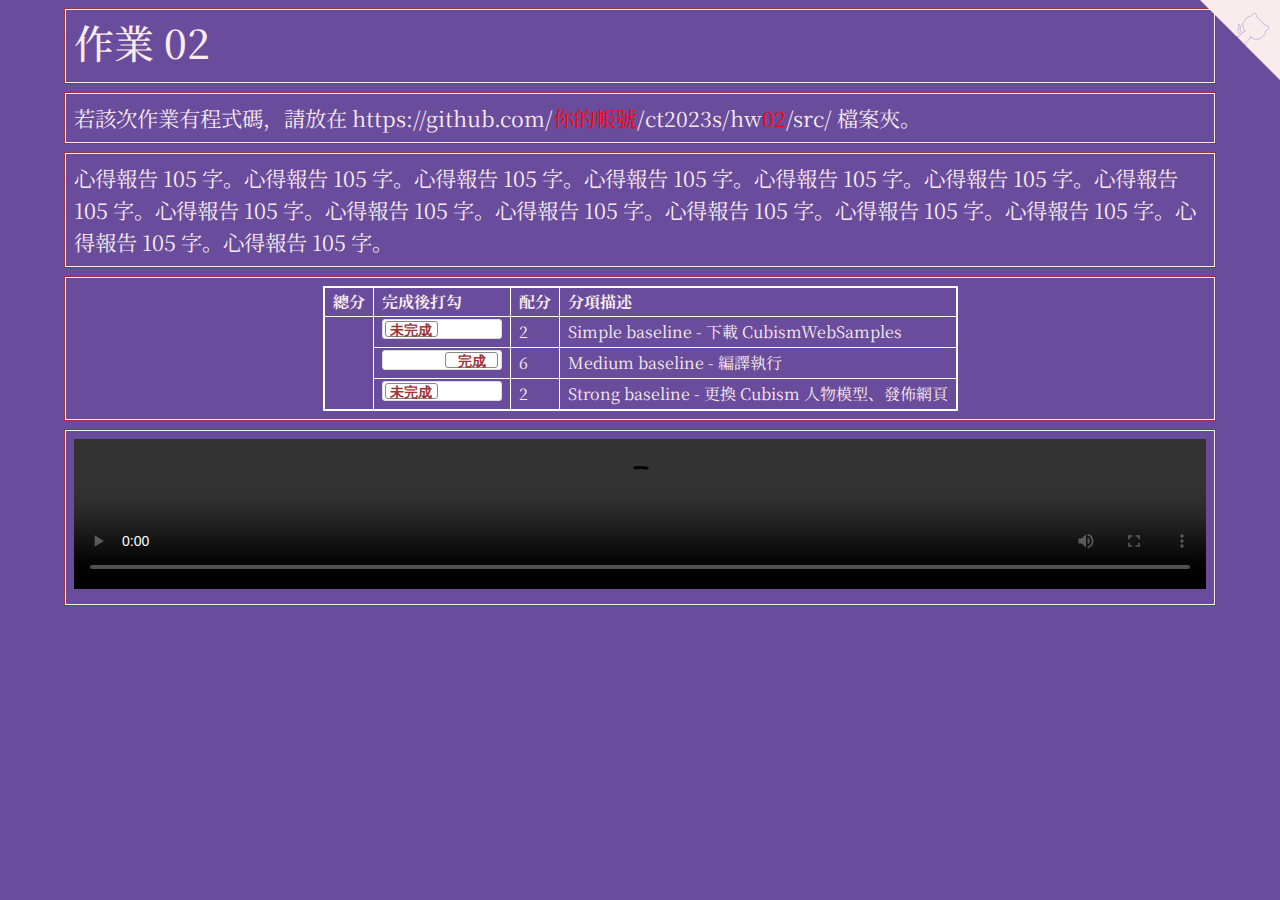
==== hw02/index.html @ a59c1d4a "hw" ====
<!doctype html>
<html lang="zh-Hant-TW">
<head>
<!-- Required meta tags -->
<meta charset="utf-8">
<meta name="viewport" content="width=device-width, initial-scale=1">

<!-- D3, jquery -->
<script src="https://d3js.org/d3.v3.min.js" charset="utf-8"></script>
<script src="https://code.jquery.com/jquery-3.6.0.min.js" charset="utf-8"></script>

<!-- Bootstrap CSS -->
<link href="https://cdn.jsdelivr.net/npm/bootstrap@5.1.1/dist/css/bootstrap.min.css" rel="stylesheet">
<script src="https://cdn.jsdelivr.net/npm/bootstrap@5.1.1/dist/js/bootstrap.bundle.min.js"></script>

<title>作品集 Portfolio</title>
<style type="text/css">
  @import url('https://fonts.googleapis.com/css2?family=Noto+Serif+JP:wght@200&display=swap');

  table {
  border-collapse: collapse;
  border: 2px solid white; /* rgba(217,140,144,1) */
  font-size:  12pt;
  margin-left: auto;
  margin-right: auto;
  }

  td,
  th {
  border: 1px solid white;
  padding: 2px 8px;
  }

  .flipswitch
  {
      position: relative;
      background: white;
      width: 120px;
      height: 20px;
      -webkit-appearance: initial;
      border-radius: 3px;
      -webkit-tap-highlight-color: rgba(0, 0, 0, 0);
      outline:none;
      font-size: 14px;
      font-family: Trebuchet, Arial, sans-serif;
      font-weight: bold;
      cursor:pointer;
      border:1px solid #ddd;
  }
  .flipswitch:after
  {
      position:absolute;
      top:5%;
      display:block; 
      line-height:16px;
      width:45%;
      height:90%;
      background:#fff;
      box-sizing:border-box;
      text-align:center;
      transition: all 0.3s ease-in 0s; 
      color:rgba(159,53,58,1);
      border:#888 1px solid;
      border-radius:3px;
  }
  .flipswitch:after
  {
      left:2%;
      content: "未完成";
  }
  .flipswitch:checked:after
  {
      left:53%;
      content: "完成";
  }

  body {
    background-color: rgb(106, 76, 156); /* #6A4C9C */
    color: rgb(106, 76, 156);
    font-family: 'Noto Serif JP', serif;
  }

  .container-fluid {
    width:  90%;
  }

  .hw12 {
    border: 1px solid rgb(159, 53, 58);
    margin-top: 8px;
    margin-bottom: 8px;
  }

  .twenty {
    border: 1px solid #f9eced;
    color: #f9eced;
    padding: 8px;
    font-size: 16pt;
  }

  .twenty:hover {
      box-shadow: 0 0 5px 3px #f9eced;
      color: cyan; 
      text-shadow: 0 0 6px #FFFFFF, 0 0 6px #000000;
  }

  .github-corner:hover 
  .octo-arm {
    animation: octocat-wave 560ms ease-in-out
  }
  @keyframes octocat-wave {
    0%,100% {
      transform:rotate(0)
    }
    20%,60% {
      transform:rotate(-25deg)
    }
    40%,80% {
      transform:rotate(10deg)
    }
  }
  @media (max-width:500px) {
    .github-corner:hover 
    .octo-arm {
      animation:none
    }

    .github-corner 
    .octo-arm {
      animation: octocat-wave 560ms ease-in-out
    }
  }

  /* 波浪 */
  a {
    color:yellow;
    text-decoration: none; 
    background: url("data:image/svg+xml,%3Csvg xmlns='http://www.w3.org/2000/svg' viewBox='0 0 20 4'%3E%3Cpath fill='none' stroke='%23fff' d='M0 3.5c5 0 5-3 10-3s5 3 10 3 5-3 10-3 5 3 10 3'/%3E%3C/svg%3E") repeat-x 0 100%; 
    background-size:20px auto; 
    animation: waveMove 1s infinite linear;
  }

  a:hover {
    color:#f30;
    text-decoration: none;
    background: none;
    animation: none;
    text-decoration: underline;
    padding:2px 0;
  }
  @keyframes waveMove {
    from { background-position:0 100%; }
    to { background-position:20px 100%; }
  }
  /* 波浪 */
</style>
</head>
<body>
<!-- https://alexlenail.me/NN-SVG/about.html -->
<a href="https://github.com/你的帳號/ct2023s/" class="github-corner" aria-label="View source on Github">
  <svg width="80" height="80" viewBox="0 0 250 250" style="fill:#f9eced; color:#fff; position: absolute; top: 0; border: 0; right: 0;" aria-hidden="true">
    <path d="M0,0 L115,115 L130,115 L142,142 L250,250 L250,0 Z"></path>
    <path d="M128.3,109.0 C113.8,99.7 119.0,89.6 119.0,89.6 C122.0,82.7 120.5,78.6 120.5,78.6 C119.2,72.0 123.4,76.3 123.4,76.3 C127.3,80.9 125.5,87.3 125.5,87.3 C122.9,97.6 130.6,101.9 134.4,103.2" fill="#f9eced" stroke="#6A4C9C" style="transform-origin: 130px 106px;" class="octo-arm"></path>
    <path d="M115.0,115.0 C114.9,115.1 118.7,116.5 119.8,115.4 L133.7,101.6 C136.9,99.2 139.9,98.4 142.2,98.6 C133.8,88.0 127.5,74.4 143.8,58.0 C148.5,53.4 154.0,51.2 159.7,51.0 C160.3,49.4 163.2,43.6 171.4,40.1 C171.4,40.1 176.1,42.5 178.8,56.2 C183.1,58.6 187.2,61.8 190.9,65.4 C194.5,69.0 197.7,73.2 200.1,77.6 C213.8,80.2 216.3,84.9 216.3,84.9 C212.7,93.1 206.9,96.0 205.4,96.6 C205.1,102.4 203.0,107.8 198.3,112.5 C181.9,128.9 168.3,122.5 157.7,114.1 C157.9,116.9 156.7,120.9 152.7,124.9 L141.0,136.5 C139.8,137.7 141.6,141.9 141.8,141.8 Z" fill="#f9eced" stroke="#6A4C9C" class="octo-body"></path>
  </svg>
</a>

<div class="container-fluid">

  <!-- ------------------------------------------------>
  <div class="row hw12">
    <div class="col-md-12 twenty">
      <h1>作業 02</h1>
    </div>
  </div>

  <!-- ------------------------------------------------>
  <div class="row hw12">
    <div class="col-md-12 twenty">
      若該次作業有程式碼，請放在 https://github.com/<span style="color:red;">你的帳號</span>/ct2023s/hw<span style="color:red;">02</span>/src/ 檔案夾。
    </div>
  </div>

  <!-- ------------------------------------------------>
  <div class="row hw12">
    <div class="col-md-12 twenty">
      心得報告 105 字。心得報告 105 字。心得報告 105 字。心得報告 105 字。心得報告 105 字。心得報告 105 字。心得報告 105 字。心得報告 105 字。心得報告 105 字。心得報告 105 字。心得報告 105 字。心得報告 105 字。心得報告 105 字。心得報告 105 字。心得報告 105 字。
    </div>
  </div>

  <!-- ------------------------------------------------>
  <div class="row hw12">
    <div class="col-md-12 twenty">
      <table>
        <tr>
          <th>總分</th>
          <th>完成後打勾</th>
          <th>配分</th>
          <th>分項描述</th>
        </tr>
        <tr>
          <td rowspan="7" id="myTotal"></td>
          <td><input type="checkbox" class="flipswitch" id="myCheckbox1"></td>
          <td id='m1'>2</td>
          <td>Simple baseline - 下載 CubismWebSamples</td>
        </tr>
        <tr>
          <td><input type="checkbox" class="flipswitch" id="myCheckbox2" checked></td>
          <td id='m2'>6</td>
          <td>Medium baseline - 編譯執行 </td>
        </tr>
        <tr>
          <td><input type="checkbox" class="flipswitch" id="myCheckbox3"></td>
          <td id='m3'>2</td>
          <td>Strong baseline - 更換 Cubism 人物模型、發佈網頁 </td>
        </tr>
      </table>
    </div>
  </div>

  <!-- ------------------------------------------------>
  <div class="row hw12">
    <div class="col-md-12 twenty">
      <video id="video1" style="width:100%;max-width:100%;" controls="">
        <source src="https://www.w3schools.com/html/mov_bbb.mp4" type="video/mp4">
      </video>
    </div>
  </div>

  <!-- ------------------------------------------------>

  <!-- ------------------------------------------------>


<script>
  $(function() {
    var f = function() {
      $(this).next().text($(this).is(':checked') ? '做完' : '未做完');
    };
    $('input').change(f).trigger('change');
  });

  d3.select("#myCheckbox1").on("change",update);
  d3.select("#myCheckbox2").on("change",update);
  d3.select("#myCheckbox3").on("change",update);
  d3.select("#myCheckbox4").on("change",update);
  d3.select("#myCheckbox5").on("change",update);
  d3.select("#myCheckbox6").on("change",update);
  d3.select("#myCheckbox7").on("change",update);

  update();
  
  function update(){

    var score = 0;

    if (d3.select("#myCheckbox1").property("checked")){
      score += parseInt(d3.select('#m1').html());
    }

    if (d3.select("#myCheckbox2").property("checked")){
      score += parseInt(d3.select('#m2').html());   
    }

    if (d3.select("#myCheckbox3").property("checked")){
      score += parseInt(d3.select('#m3').html());   
    }

    d3.select("#myTotal").html(score);    
  }
</script>

</body>
</html>
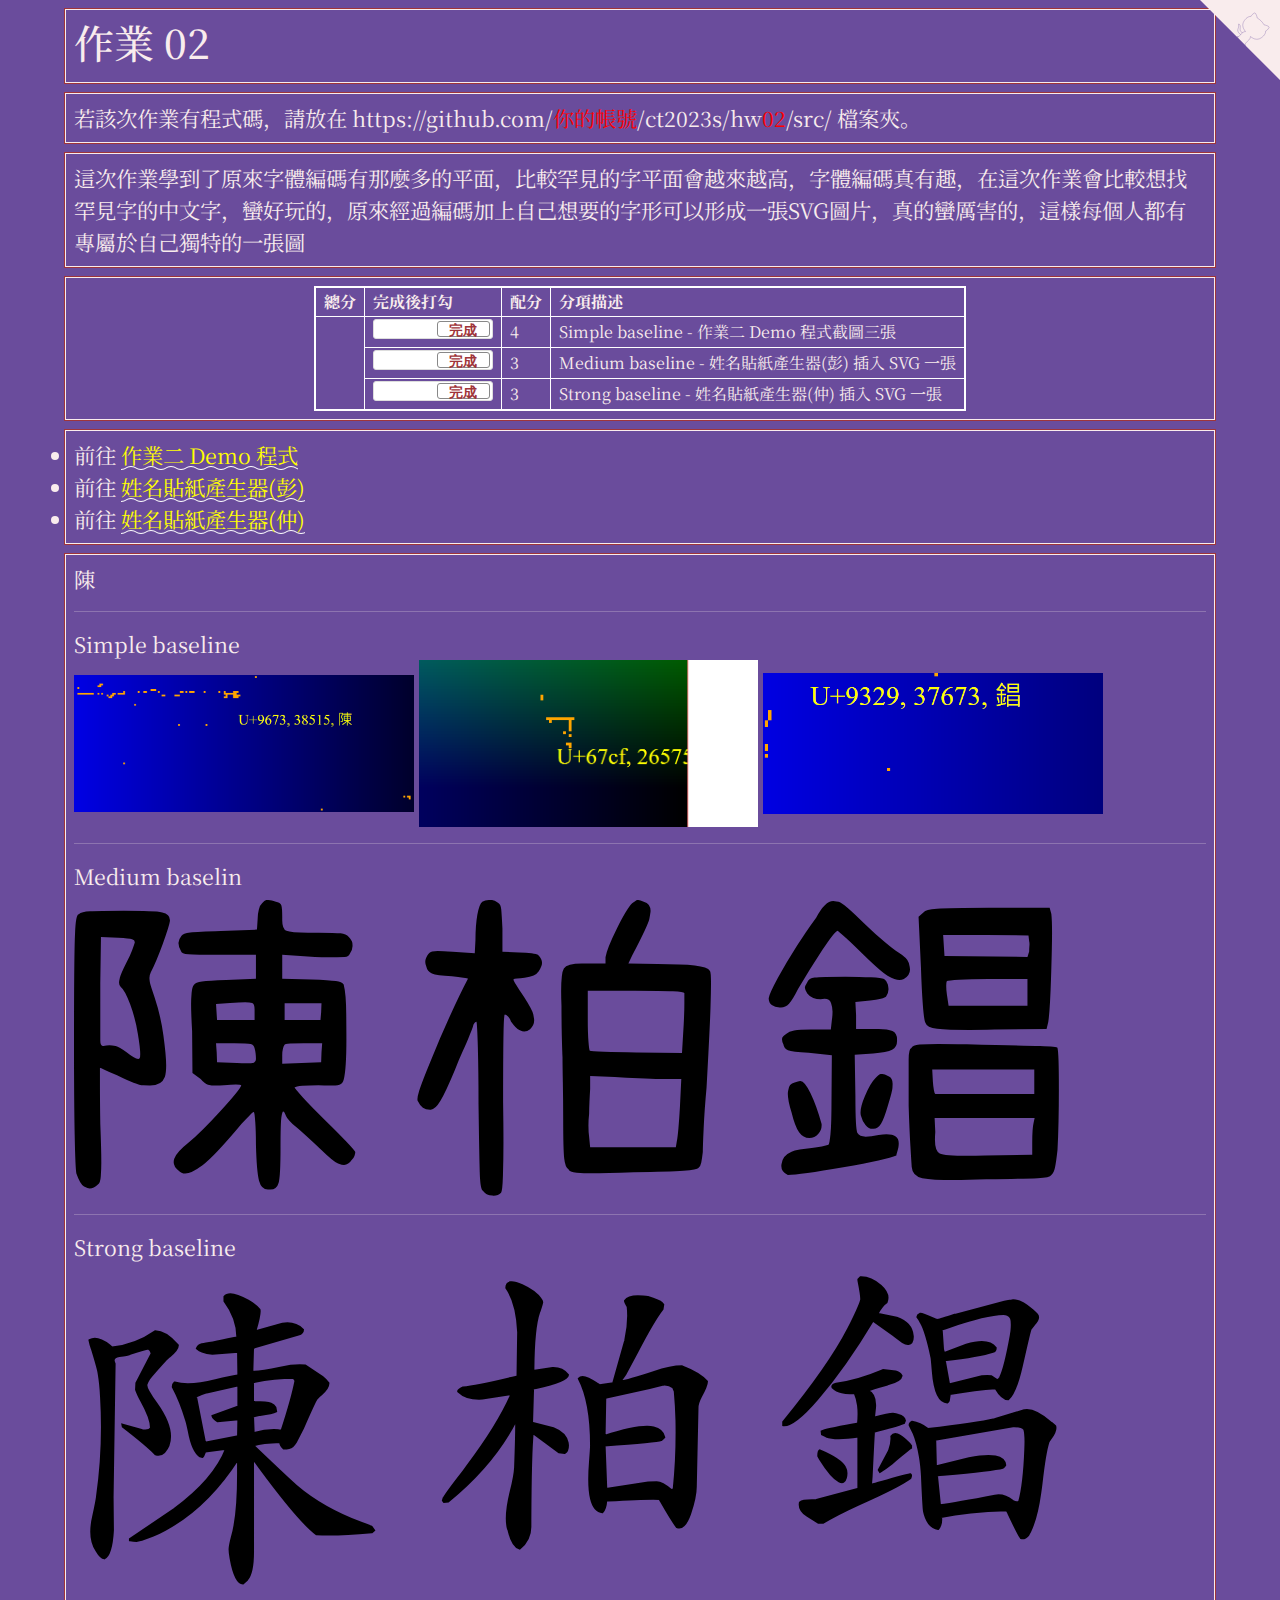
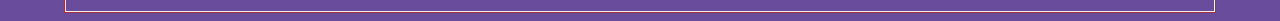
==== commit fd69e839: "Add files via upload" ====
--- a/hw02/index.html
+++ b/hw02/index.html
@@ -1,3 +1,4 @@
+
 <!doctype html>
 <html lang="zh-Hant-TW">
 <head>
@@ -14,6 +15,8 @@
 <script src="https://cdn.jsdelivr.net/npm/bootstrap@5.1.1/dist/js/bootstrap.bundle.min.js"></script>
 
 <title>作品集 Portfolio</title>
+<!-- https://alexlenail.me/NN-SVG/about.html -->
+<link rel="icon" href="../hw00/favicon.svg"/>
 <style type="text/css">
   @import url('https://fonts.googleapis.com/css2?family=Noto+Serif+JP:wght@200&display=swap');
 
@@ -183,8 +186,7 @@
   <!-- ------------------------------------------------>
   <div class="row hw12">
     <div class="col-md-12 twenty">
-      心得報告 105 字。心得報告 105 字。心得報告 105 字。心得報告 105 字。心得報告 105 字。心得報告 105 字。心得報告 105 字。心得報告 105 字。心得報告 105 字。心得報告 105 字。心得報告 105 字。心得報告 105 字。心得報告 105 字。心得報告 105 字。心得報告 105 字。
-    </div>
+      這次作業學到了原來字體編碼有那麼多的平面，比較罕見的字平面會越來越高，字體編碼真有趣，在這次作業會比較想找罕見字的中文字，蠻好玩的，原來經過編碼加上自己想要的字形可以形成一張SVG圖片，真的蠻厲害的，這樣每個人都有專屬於自己獨特的一張圖    </div>
   </div>
 
   <!-- ------------------------------------------------>
@@ -199,19 +201,19 @@
         </tr>
         <tr>
           <td rowspan="7" id="myTotal"></td>
-          <td><input type="checkbox" class="flipswitch" id="myCheckbox1"></td>
-          <td id='m1'>2</td>
-          <td>Simple baseline - 下載 CubismWebSamples</td>
+          <td><input type="checkbox" class="flipswitch" id="myCheckbox1" checked></td>
+          <td id='m1'>4</td>
+          <td>Simple baseline - 作業二 Demo 程式截圖三張</td>
         </tr>
         <tr>
           <td><input type="checkbox" class="flipswitch" id="myCheckbox2" checked></td>
-          <td id='m2'>6</td>
-          <td>Medium baseline - 編譯執行 </td>
+          <td id='m2'>3</td>
+          <td>Medium baseline - 姓名貼紙產生器(彭) 插入 SVG 一張</td>
         </tr>
         <tr>
-          <td><input type="checkbox" class="flipswitch" id="myCheckbox3"></td>
-          <td id='m3'>2</td>
-          <td>Strong baseline - 更換 Cubism 人物模型、發佈網頁 </td>
+          <td><input type="checkbox" class="flipswitch" id="myCheckbox3" checked></td>
+          <td id='m3'>3</td>
+          <td>Strong baseline - 姓名貼紙產生器(仲) 插入 SVG 一張</td>
         </tr>
       </table>
     </div>
@@ -220,11 +222,37 @@
   <!-- ------------------------------------------------>
   <div class="row hw12">
     <div class="col-md-12 twenty">
-      <video id="video1" style="width:100%;max-width:100%;" controls="">
-        <source src="https://www.w3schools.com/html/mov_bbb.mp4" type="video/mp4">
-      </video>
-    </div>
-  </div>
+      <li>前往 <a href="https://tjhsieh.github.io/c/ct/ct2023s/html/unicode/index.html">作業二 Demo 程式</a></li>
+      <li>前往  <a href="https://howlemon.github.io/ct2022s/hw02/index.html" target="_blank"> 姓名貼紙產生器(彭)</a> </li>
+      <li>前往  <a href="https://t109598105.github.io/vis2021s/lab07/index.html" target="_blank"> 姓名貼紙產生器(仲)</a> </li>
+    </div>
+  </div>
+
+
+  <!-- ------------------------------------------------>
+  <div class="row hw12">
+    <div class="col-md-12 twenty">
+      陳
+      <hr>
+      Simple baseline <br>
+
+      <img src="./陳.png" width="30%" />
+      <img src="./柏.png" width="30%" />
+      <img src="./錩.png" width="30%" />
+
+      <hr>
+      Medium baselin <br>
+      <img src="./陳柏錩.svg" width="90%" />
+
+      <hr>
+      Strong baseline<br>
+      <img src="./陳_U+9673.svg" width="30%" />
+      <img src="./柏_U+67CF.svg" width="30%" />
+      <img src="./錩_U+9329.svg" width="30%" />
+    </div>
+  </div>
+
+
 
   <!-- ------------------------------------------------>
 
